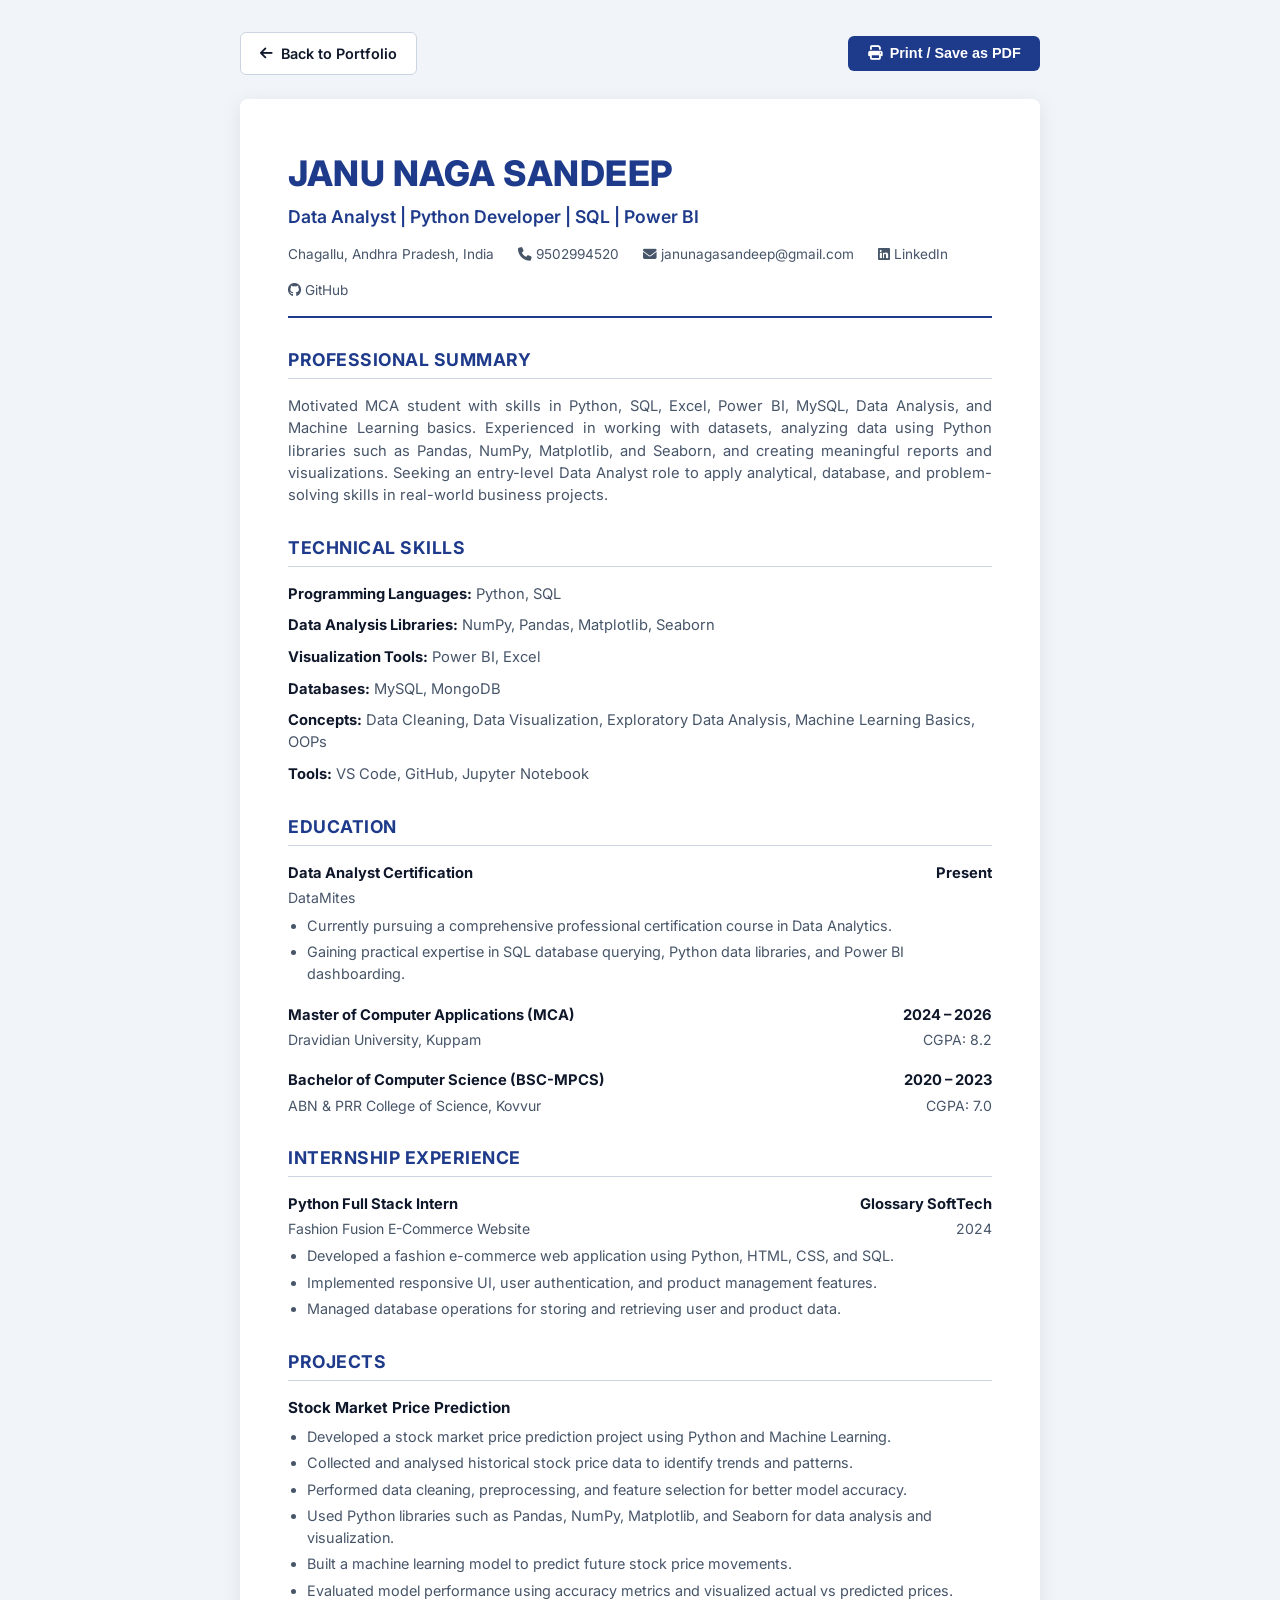
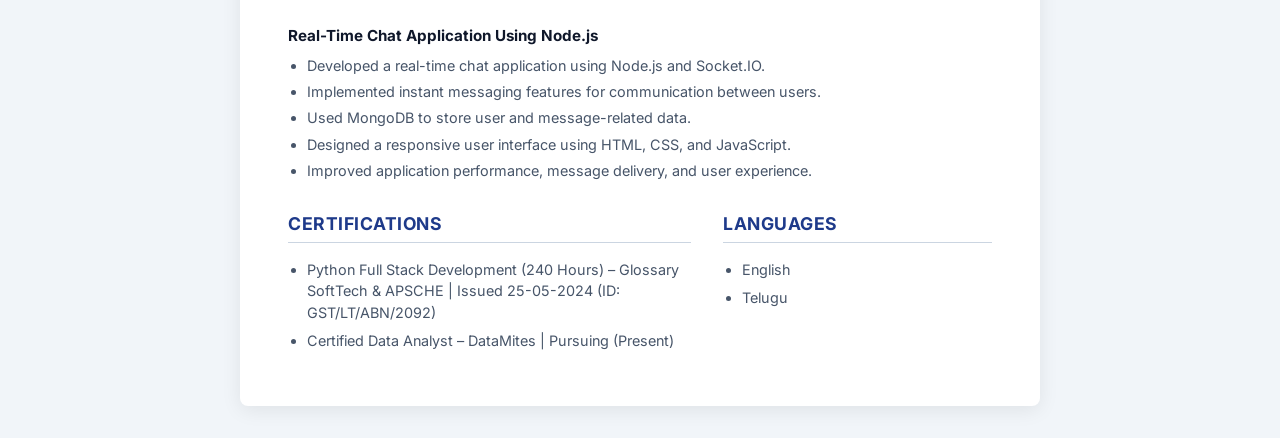
==== resume.html @ 61774e19 "Sandeep Portfolio" ====
<!DOCTYPE html>
<html lang="en">
<head>
    <meta charset="UTF-8">
    <meta name="viewport" content="width=device-width, initial-scale=1.0">
    <title>Janu Naga Sandeep - Resume Sheet</title>
    <link rel="stylesheet" href="https://cdnjs.cloudflare.com/ajax/libs/font-awesome/6.4.0/css/all.min.css">
    <style>
        @import url('https://fonts.googleapis.com/css2?family=Inter:wght@300;400;500;600;700;800&display=swap');

        :root {
            --primary-color: #1e3a8a;
            --text-dark: #0f172a;
            --text-gray: #475569;
            --border-color: #cbd5e1;
        }

        * {
            margin: 0;
            padding: 0;
            box-sizing: border-box;
        }

        body {
            font-family: 'Inter', sans-serif;
            background-color: #f1f5f9;
            color: var(--text-dark);
            line-height: 1.5;
            padding: 2rem 1rem;
        }

        .actions-bar {
            max-width: 800px;
            margin: 0 auto 1.5rem auto;
            display: flex;
            justify-content: space-between;
            align-items: center;
        }

        .btn {
            display: inline-flex;
            align-items: center;
            gap: 0.5rem;
            padding: 0.6rem 1.2rem;
            border-radius: 6px;
            font-weight: 600;
            font-size: 0.9rem;
            text-decoration: none;
            cursor: pointer;
            transition: all 0.2s ease;
        }

        .btn-back {
            background: #fff;
            color: var(--text-dark);
            border: 1px solid var(--border-color);
        }

        .btn-back:hover {
            background: #f8fafc;
        }

        .btn-print {
            background: var(--primary-color);
            color: #fff;
            border: none;
        }

        .btn-print:hover {
            opacity: 0.9;
        }

        /* Resume Sheet Container */
        .resume-sheet {
            max-width: 800px;
            background: #fff;
            margin: 0 auto;
            padding: 3rem;
            box-shadow: 0 4px 20px rgba(0, 0, 0, 0.08);
            border-radius: 8px;
        }

        /* Header Styles */
        .resume-header {
            margin-bottom: 1.8rem;
        }

        .name {
            font-size: 2.2rem;
            font-weight: 800;
            color: var(--primary-color);
            text-transform: uppercase;
            letter-spacing: 0.5px;
            margin-bottom: 0.3rem;
        }

        .title {
            font-size: 1.1rem;
            font-weight: 600;
            color: var(--primary-color);
            margin-bottom: 0.8rem;
        }

        .contact-info {
            display: flex;
            flex-wrap: wrap;
            gap: 1rem 1.5rem;
            font-size: 0.85rem;
            color: var(--text-gray);
            border-bottom: 2px solid var(--primary-color);
            padding-bottom: 1rem;
        }

        .contact-info a {
            color: var(--text-gray);
            text-decoration: none;
        }

        .contact-info a:hover {
            color: var(--primary-color);
            text-decoration: underline;
        }

        /* Section Layouts */
        .resume-section {
            margin-top: 1.8rem;
        }

        .section-title {
            font-size: 1.1rem;
            font-weight: 700;
            color: var(--primary-color);
            text-transform: uppercase;
            border-bottom: 1px solid var(--border-color);
            padding-bottom: 0.3rem;
            margin-bottom: 1rem;
            letter-spacing: 0.5px;
        }

        .summary-text {
            font-size: 0.92rem;
            color: var(--text-gray);
            text-align: justify;
        }

        /* Technical Skills List */
        .skills-list {
            display: flex;
            flex-direction: column;
            gap: 0.6rem;
            font-size: 0.92rem;
        }

        .skill-group strong {
            color: var(--text-dark);
        }

        .skill-group span {
            color: var(--text-gray);
        }

        /* Timeline Items */
        .timeline-item {
            margin-bottom: 1.2rem;
        }

        .timeline-header {
            display: flex;
            justify-content: space-between;
            font-size: 0.92rem;
            font-weight: 700;
            margin-bottom: 0.2rem;
        }

        .timeline-sub {
            display: flex;
            justify-content: space-between;
            font-size: 0.88rem;
            color: var(--text-gray);
            margin-bottom: 0.4rem;
        }

        .timeline-desc {
            font-size: 0.9rem;
            color: var(--text-gray);
            margin-left: 1.2rem;
        }

        .timeline-desc li {
            margin-bottom: 0.3rem;
        }

        /* Projects List */
        .project-item {
            margin-bottom: 1.5rem;
        }

        .project-title {
            font-size: 0.95rem;
            font-weight: 700;
            color: var(--text-dark);
            margin-bottom: 0.4rem;
        }

        .project-desc {
            font-size: 0.9rem;
            color: var(--text-gray);
            margin-left: 1.2rem;
        }

        .project-desc li {
            margin-bottom: 0.3rem;
        }

        /* Certifications & Languages lists */
        .bullets {
            font-size: 0.9rem;
            color: var(--text-gray);
            margin-left: 1.2rem;
        }

        .bullets li {
            margin-bottom: 0.4rem;
        }

        /* Print styles */
        @media print {
            body {
                background: #fff;
                padding: 0;
            }

            .actions-bar {
                display: none;
            }

            .resume-sheet {
                box-shadow: none;
                padding: 0;
                border-radius: 0;
                max-width: 100%;
            }
        }
    </style>
</head>
<body>

    <!-- Actions Control Bar -->
    <div class="actions-bar">
        <a href="index.html" class="btn btn-back">
            <i class="fa-solid fa-arrow-left"></i> Back to Portfolio
        </a>
        <button onclick="window.print()" class="btn btn-print">
            <i class="fa-solid fa-print"></i> Print / Save as PDF
        </button>
    </div>

    <!-- Printable Resume Sheet -->
    <div class="resume-sheet">
        <div class="resume-header">
            <h1 class="name">Janu Naga Sandeep</h1>
            <div class="title">Data Analyst | Python Developer | SQL | Power BI</div>
            <div class="contact-info">
                <span>Chagallu, Andhra Pradesh, India</span>
                <span><i class="fa-solid fa-phone"></i> 9502994520</span>
                <span><i class="fa-solid fa-envelope"></i> <a href="mailto:janunagasandeep@gmail.com">janunagasandeep@gmail.com</a></span>
                <span><i class="fa-brands fa-linkedin"></i> <a href="https://www.linkedin.com/in/janu-naga-sandeep-8b4384409/" target="_blank">LinkedIn</a></span>
                <span><i class="fa-brands fa-github"></i> <a href="https://github.com/janunagasandeep-art" target="_blank">GitHub</a></span>
            </div>
        </div>

        <div class="resume-section">
            <h2 class="section-title">Professional Summary</h2>
            <p class="summary-text">
                Motivated MCA student with skills in Python, SQL, Excel, Power BI, MySQL, Data Analysis, and Machine Learning basics. Experienced in working with datasets, analyzing data using Python libraries such as Pandas, NumPy, Matplotlib, and Seaborn, and creating meaningful reports and visualizations. Seeking an entry-level Data Analyst role to apply analytical, database, and problem-solving skills in real-world business projects.
            </p>
        </div>

        <div class="resume-section">
            <h2 class="section-title">Technical Skills</h2>
            <div class="skills-list">
                <div class="skill-group">
                    <strong>Programming Languages:</strong> <span>Python, SQL</span>
                </div>
                <div class="skill-group">
                    <strong>Data Analysis Libraries:</strong> <span>NumPy, Pandas, Matplotlib, Seaborn</span>
                </div>
                <div class="skill-group">
                    <strong>Visualization Tools:</strong> <span>Power BI, Excel</span>
                </div>
                <div class="skill-group">
                    <strong>Databases:</strong> <span>MySQL, MongoDB</span>
                </div>
                <div class="skill-group">
                    <strong>Concepts:</strong> <span>Data Cleaning, Data Visualization, Exploratory Data Analysis, Machine Learning Basics, OOPs</span>
                </div>
                <div class="skill-group">
                    <strong>Tools:</strong> <span>VS Code, GitHub, Jupyter Notebook</span>
                </div>
            </div>
        </div>

        <div class="resume-section">
            <h2 class="section-title">Education</h2>
            
            <div class="timeline-item">
                <div class="timeline-header">
                    <span>Data Analyst Certification</span>
                    <span>Present</span>
                </div>
                <div class="timeline-sub">
                    <span>DataMites</span>
                </div>
                <ul class="timeline-desc">
                    <li>Currently pursuing a comprehensive professional certification course in Data Analytics.</li>
                    <li>Gaining practical expertise in SQL database querying, Python data libraries, and Power BI dashboarding.</li>
                </ul>
            </div>

            <div class="timeline-item">
                <div class="timeline-header">
                    <span>Master of Computer Applications (MCA)</span>
                    <span>2024 &ndash; 2026</span>
                </div>
                <div class="timeline-sub">
                    <span>Dravidian University, Kuppam</span>
                    <span>CGPA: 8.2</span>
                </div>
            </div>

            <div class="timeline-item">
                <div class="timeline-header">
                    <span>Bachelor of Computer Science (BSC-MPCS)</span>
                    <span>2020 &ndash; 2023</span>
                </div>
                <div class="timeline-sub">
                    <span>ABN & PRR College of Science, Kovvur</span>
                    <span>CGPA: 7.0</span>
                </div>
            </div>
        </div>

        <div class="resume-section">
            <h2 class="section-title">Internship Experience</h2>
            
            <div class="timeline-item">
                <div class="timeline-header">
                    <span>Python Full Stack Intern</span>
                    <span>Glossary SoftTech</span>
                </div>
                <div class="timeline-sub">
                    <span>Fashion Fusion E-Commerce Website</span>
                    <span>2024</span>
                </div>
                <ul class="timeline-desc">
                    <li>Developed a fashion e-commerce web application using Python, HTML, CSS, and SQL.</li>
                    <li>Implemented responsive UI, user authentication, and product management features.</li>
                    <li>Managed database operations for storing and retrieving user and product data.</li>
                </ul>
            </div>
        </div>

        <div class="resume-section">
            <h2 class="section-title">Projects</h2>
            
            <div class="project-item">
                <h3 class="project-title">Stock Market Price Prediction</h3>
                <ul class="project-desc">
                    <li>Developed a stock market price prediction project using Python and Machine Learning.</li>
                    <li>Collected and analysed historical stock price data to identify trends and patterns.</li>
                    <li>Performed data cleaning, preprocessing, and feature selection for better model accuracy.</li>
                    <li>Used Python libraries such as Pandas, NumPy, Matplotlib, and Seaborn for data analysis and visualization.</li>
                    <li>Built a machine learning model to predict future stock price movements.</li>
                    <li>Evaluated model performance using accuracy metrics and visualized actual vs predicted prices.</li>
                </ul>
            </div>

            <div class="project-item">
                <h3 class="project-title">Real-Time Chat Application Using Node.js</h3>
                <ul class="project-desc">
                    <li>Developed a real-time chat application using Node.js and Socket.IO.</li>
                    <li>Implemented instant messaging features for communication between users.</li>
                    <li>Used MongoDB to store user and message-related data.</li>
                    <li>Designed a responsive user interface using HTML, CSS, and JavaScript.</li>
                    <li>Improved application performance, message delivery, and user experience.</li>
                </ul>
            </div>
        </div>

        <div class="resume-section" style="display: grid; grid-template-columns: 1.2fr 0.8fr; gap: 2rem;">
            <div>
                <h2 class="section-title">Certifications</h2>
                <ul class="bullets">
                    <li>Python Full Stack Development (240 Hours) &ndash; Glossary SoftTech &amp; APSCHE | Issued 25-05-2024 (ID: GST/LT/ABN/2092)</li>
                    <li>Certified Data Analyst &ndash; DataMites | Pursuing (Present)</li>
                </ul>
            </div>
            <div>
                <h2 class="section-title">Languages</h2>
                <ul class="bullets">
                    <li>English</li>
                    <li>Telugu</li>
                </ul>
            </div>
        </div>
    </div>

</body>
</html>
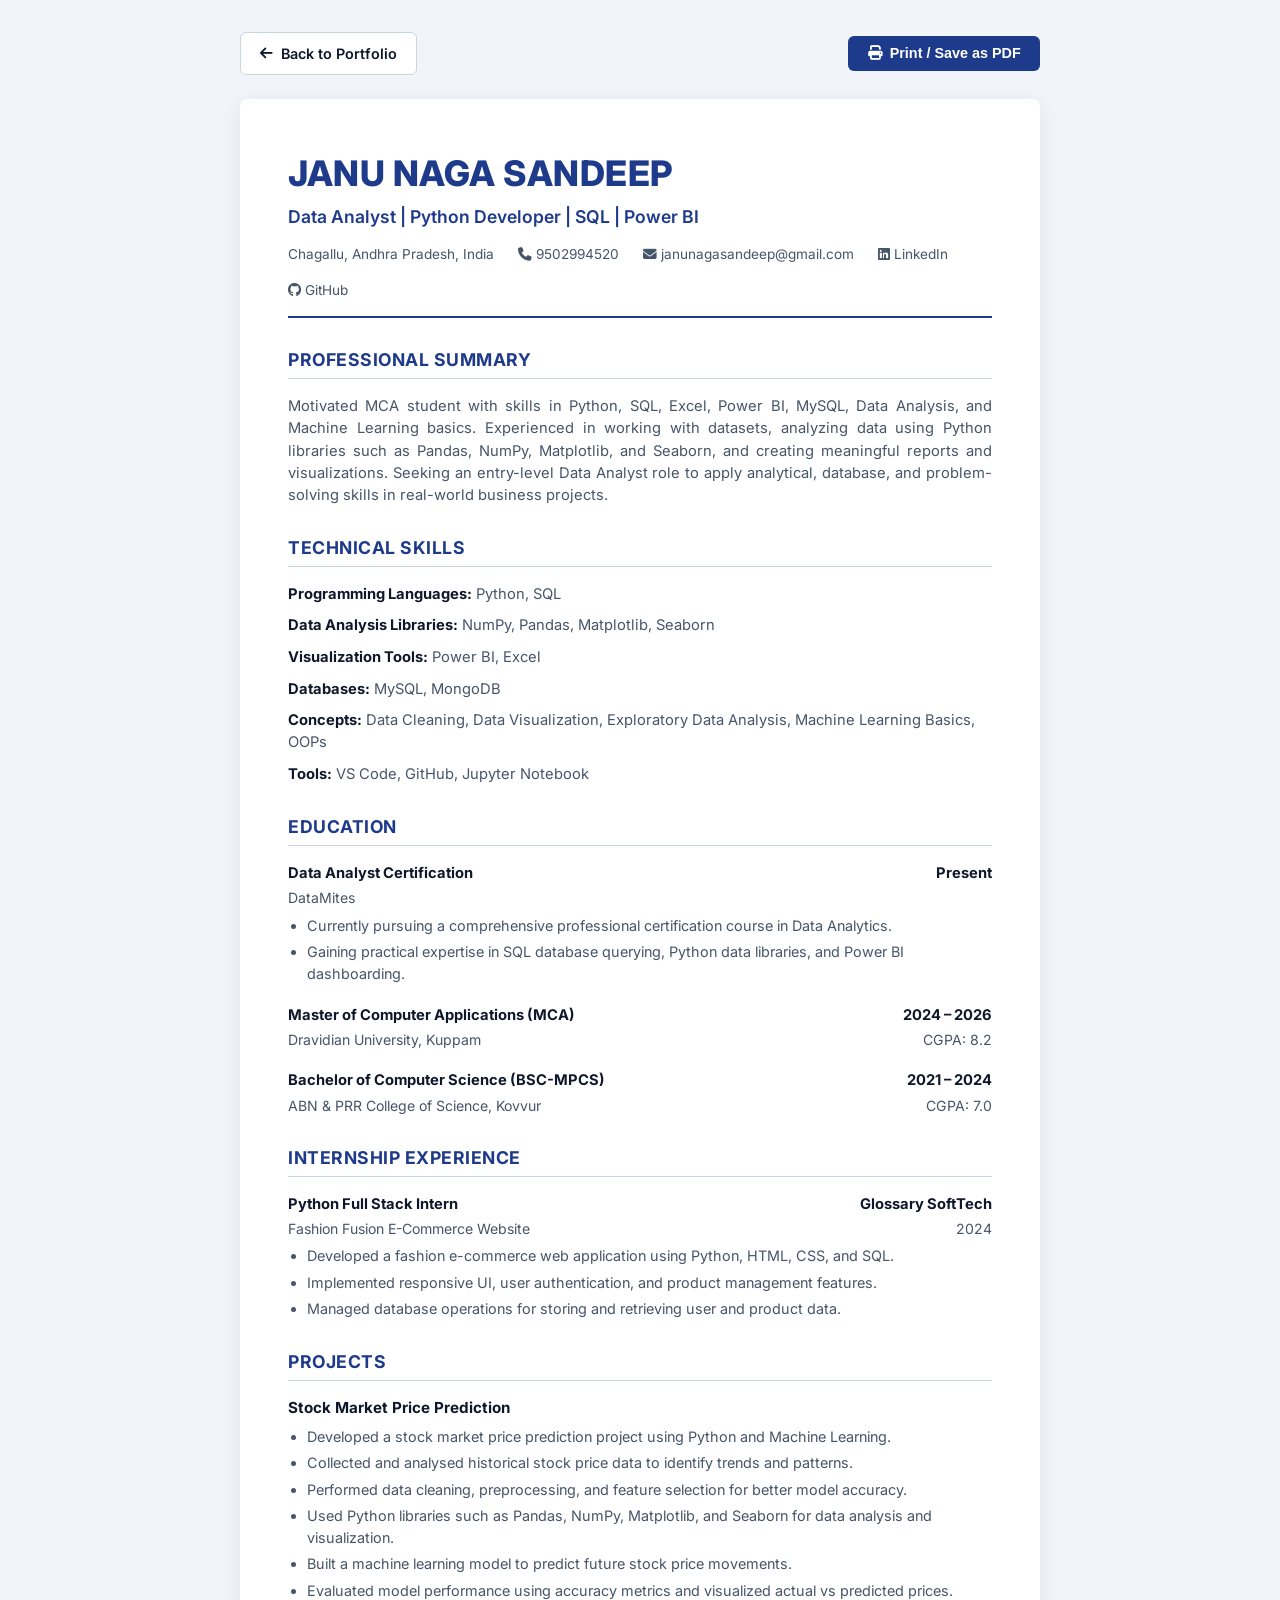
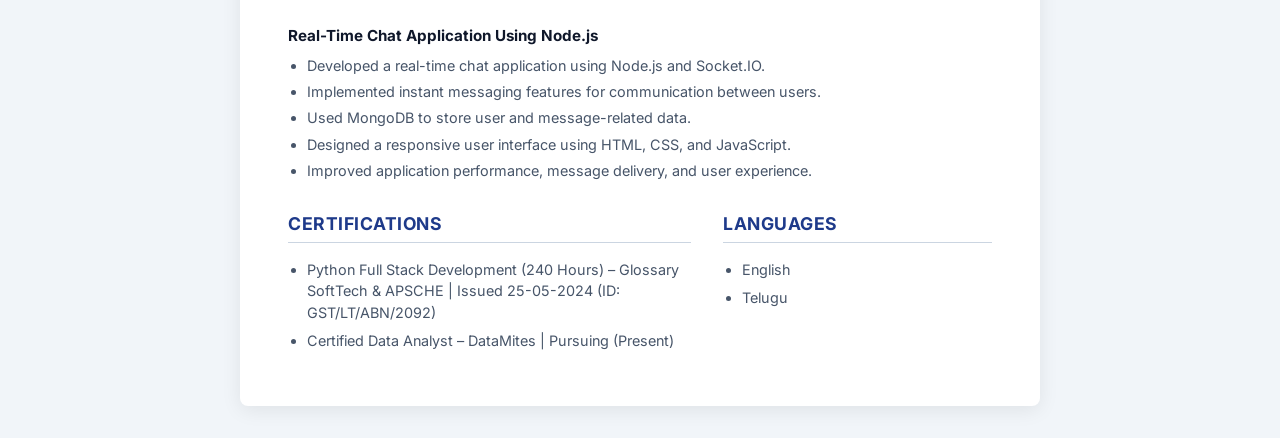
==== commit 49828144: "fix: update graduation years to 2021-2024" ====
--- a/resume.html
+++ b/resume.html
@@ -331,7 +331,7 @@
             <div class="timeline-item">
                 <div class="timeline-header">
                     <span>Bachelor of Computer Science (BSC-MPCS)</span>
-                    <span>2020 &ndash; 2023</span>
+                    <span>2021 &ndash; 2024</span>
                 </div>
                 <div class="timeline-sub">
                     <span>ABN & PRR College of Science, Kovvur</span>
